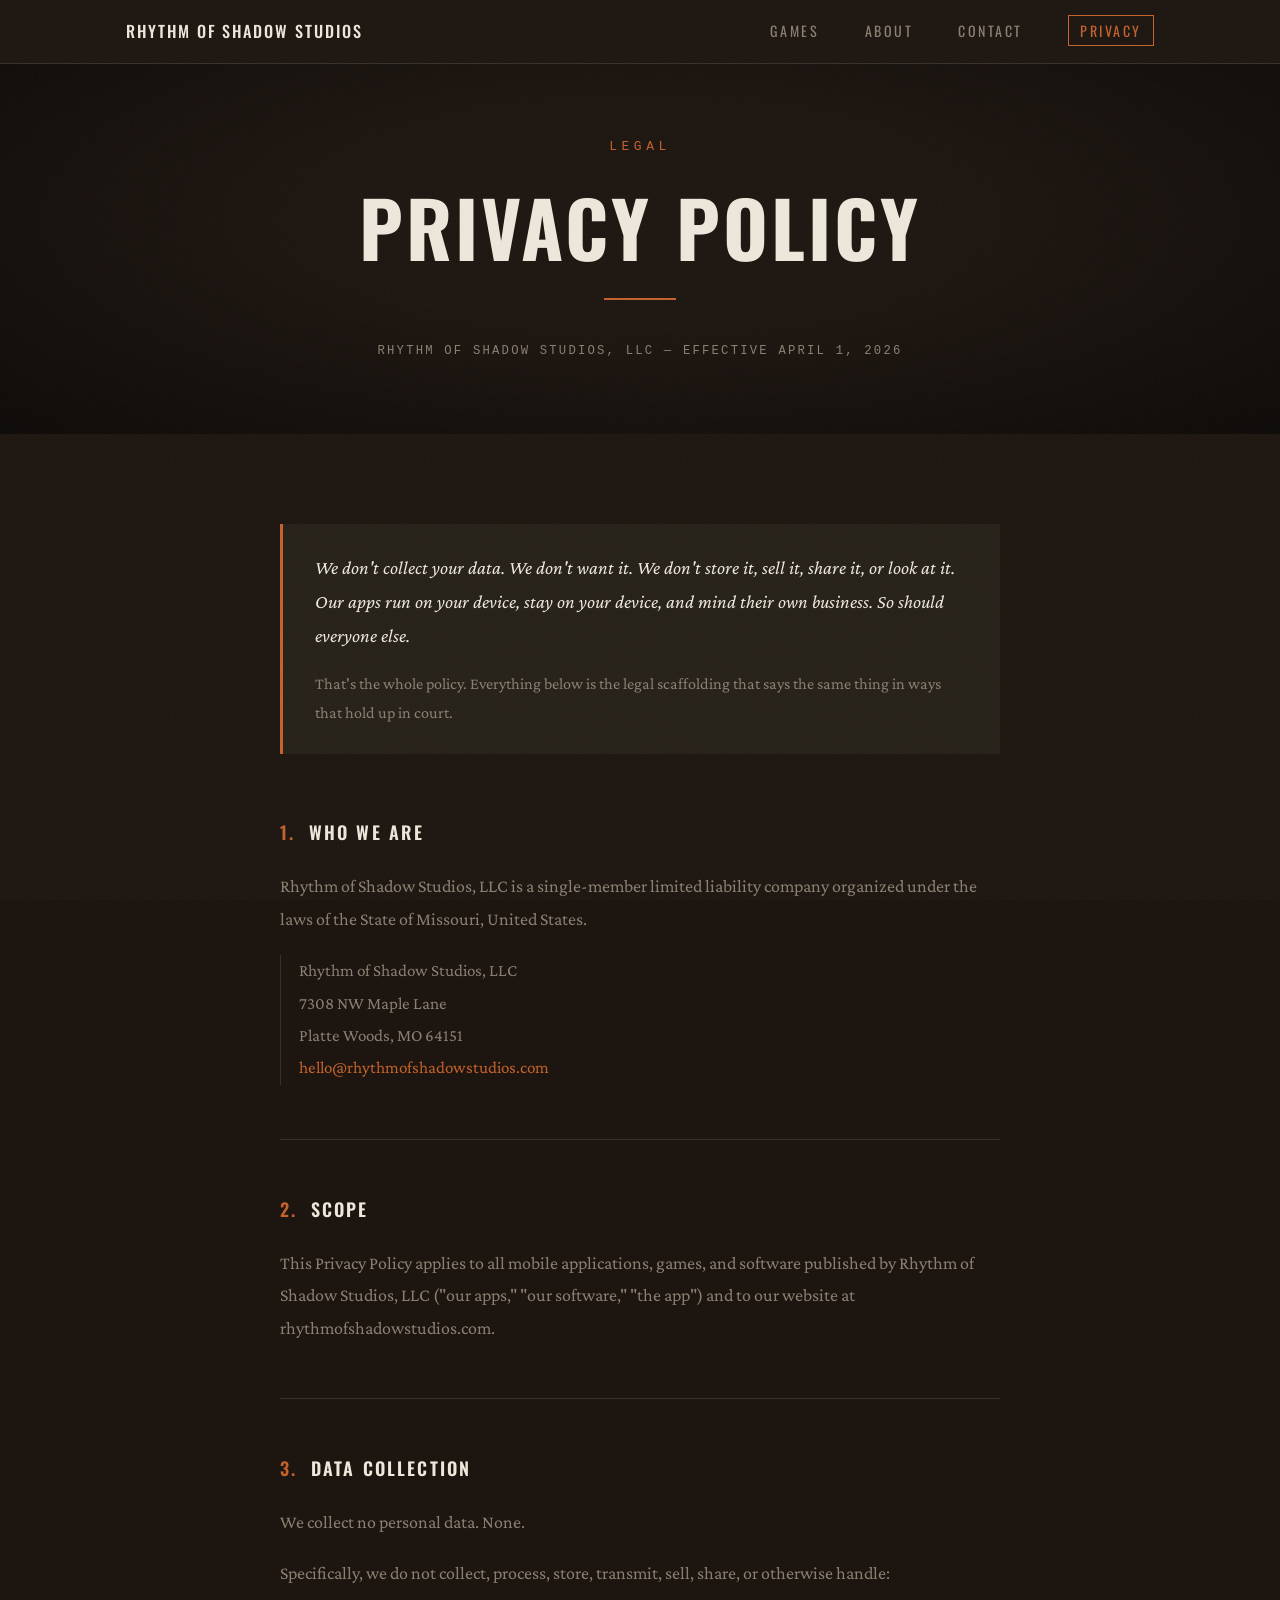
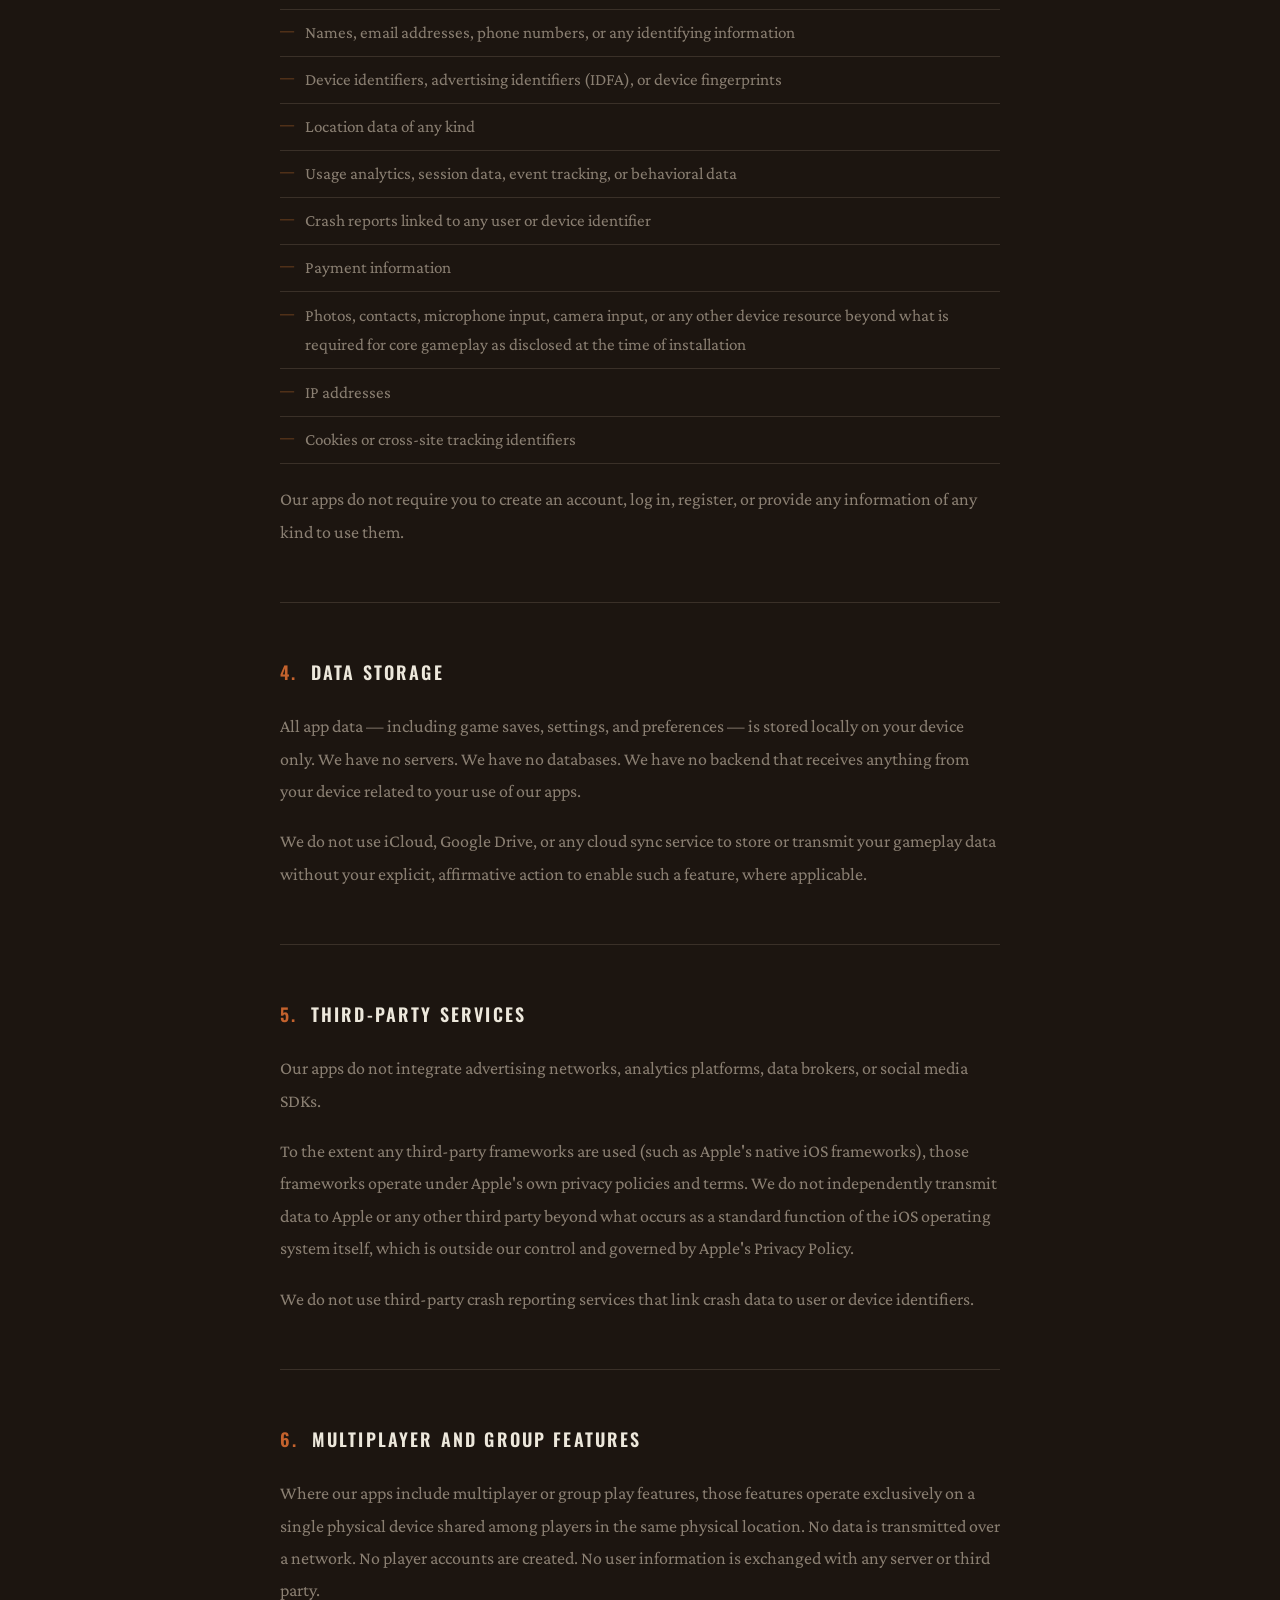
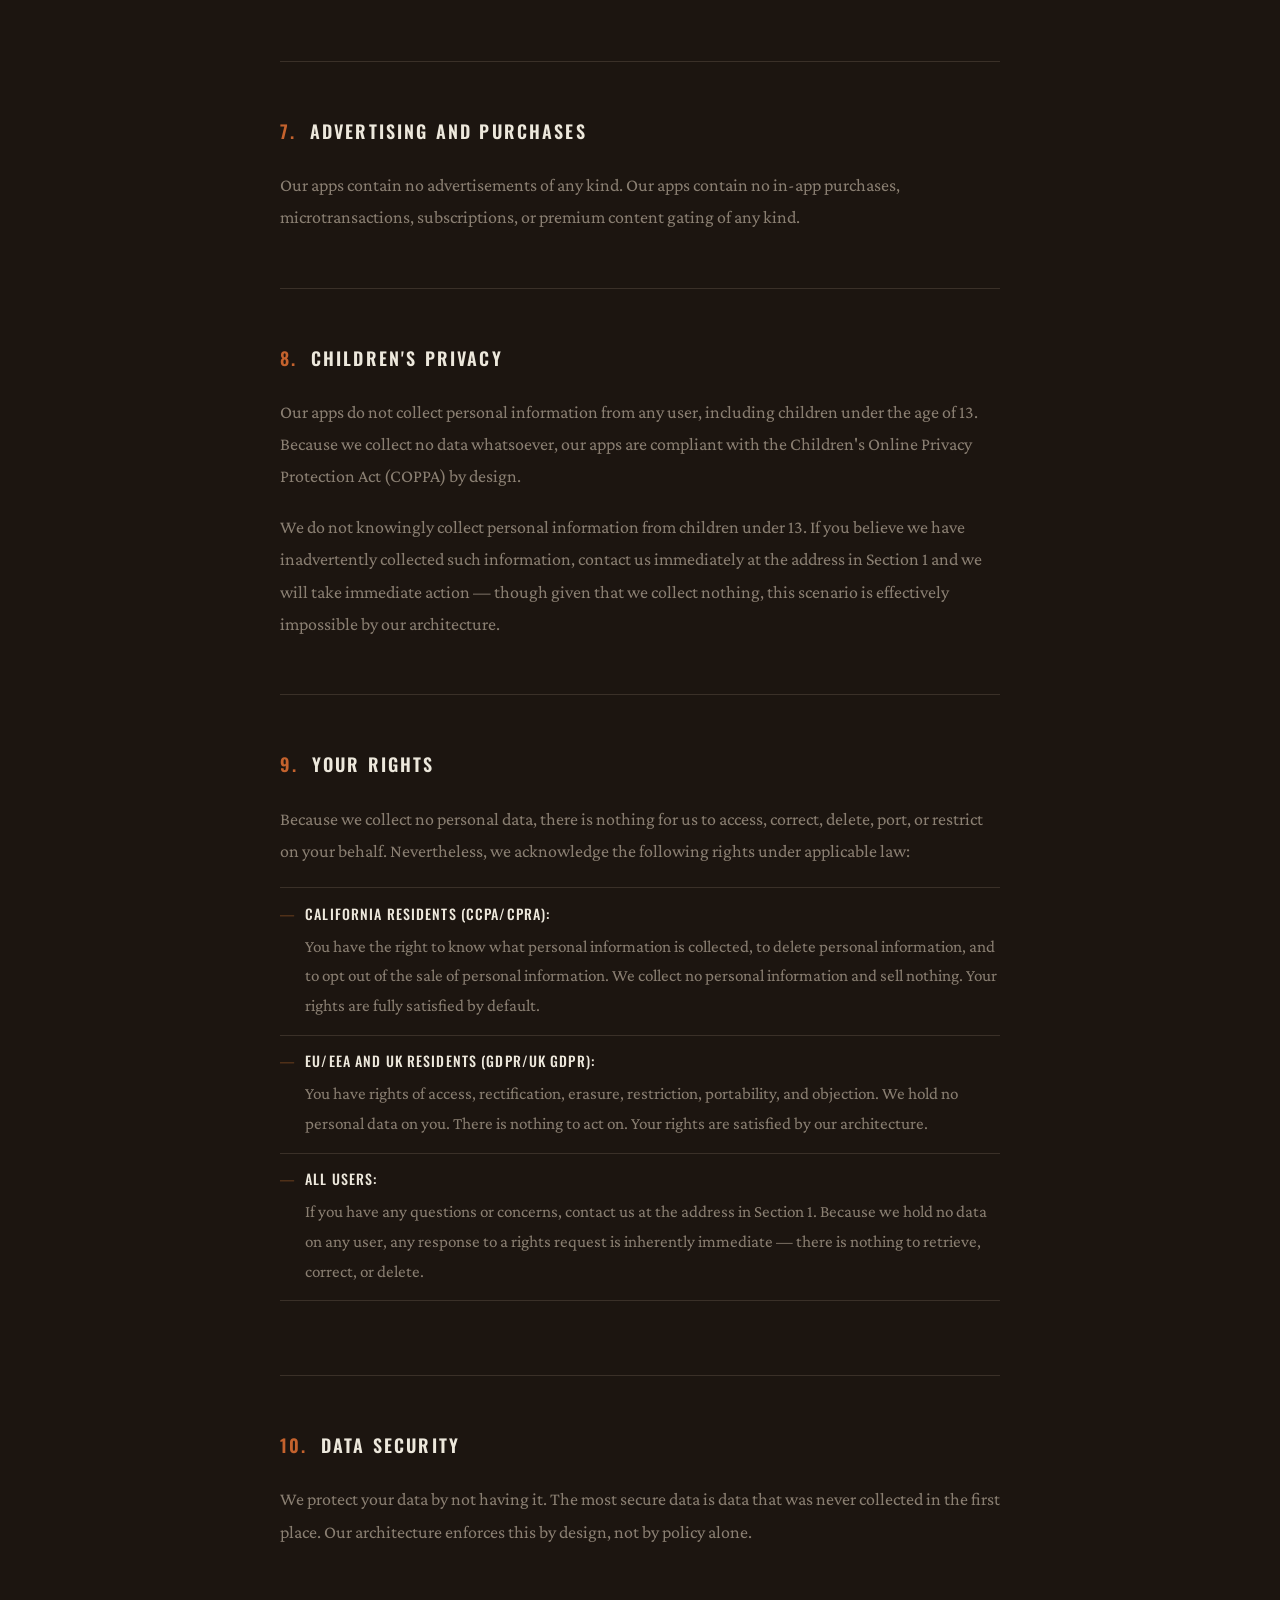
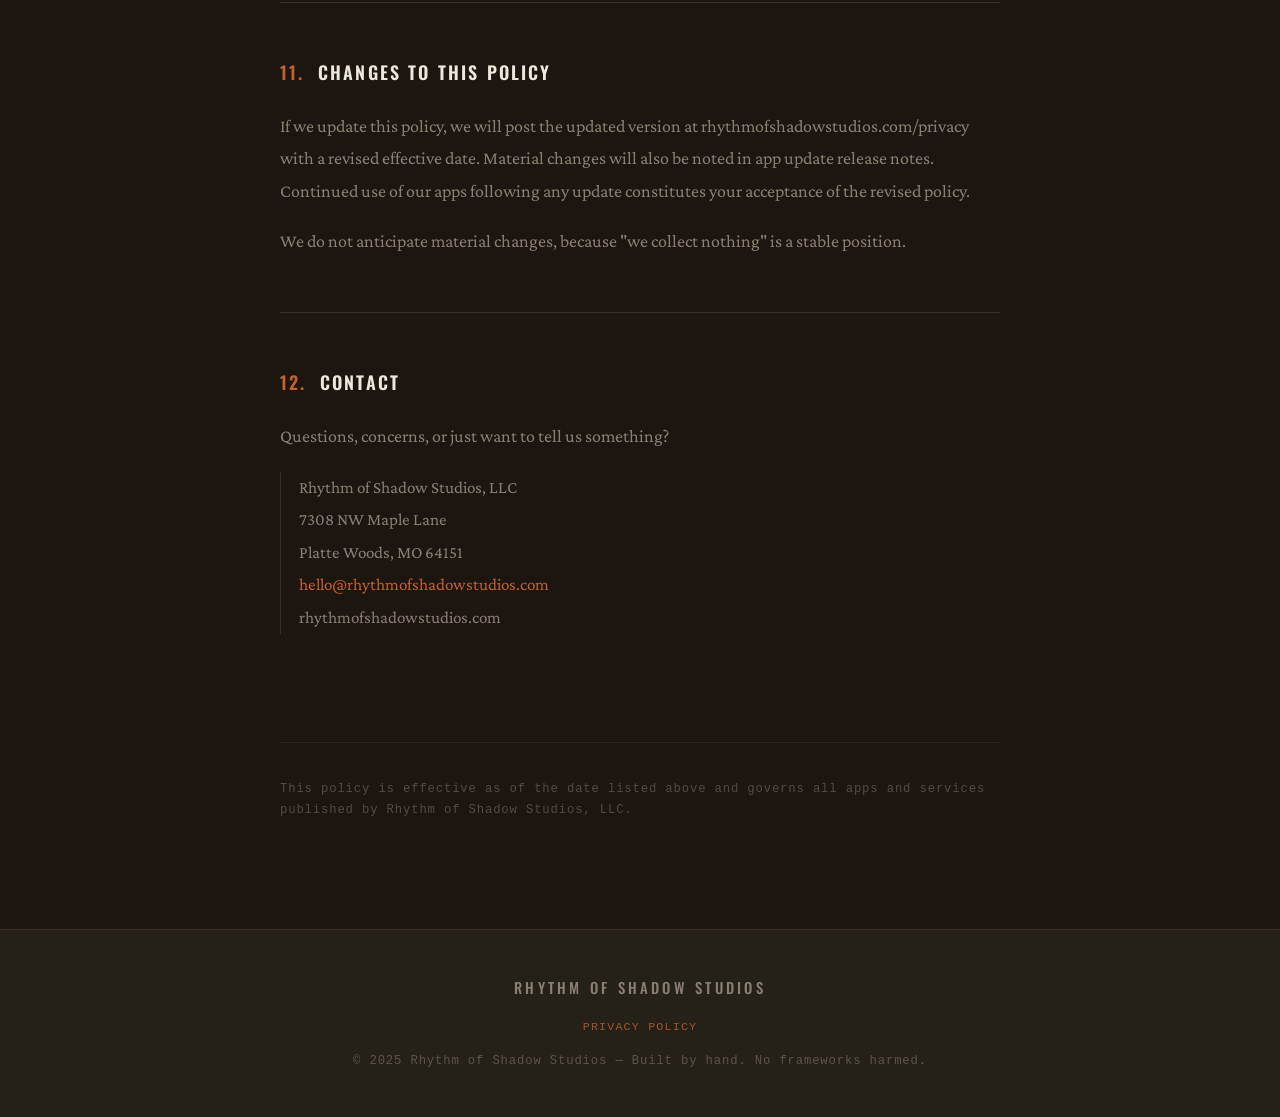
==== privacy.html @ b575d303 "[LLM-ASSISTED] Add privacy policy page and nav link - New privacy.html with full policy content matc" ====
<!DOCTYPE html>
<html lang="en">
<head>
  <meta charset="UTF-8">
  <meta name="viewport" content="width=device-width, initial-scale=1.0">
  <meta name="description" content="Privacy Policy — Rhythm of Shadow Studios. We don't collect your data. We don't want it.">
  <title>Privacy Policy — Rhythm of Shadow Studios</title>
  <link rel="preconnect" href="https://fonts.googleapis.com">
  <link rel="preconnect" href="https://fonts.gstatic.com" crossorigin>
  <link href="https://fonts.googleapis.com/css2?family=Oswald:wght@300;400;500;600;700&family=Crimson+Pro:ital,wght@0,300;0,400;0,600;1,400;1,600&display=swap" rel="stylesheet">
  <link rel="stylesheet" href="css/style.css">
</head>
<body>

  <!-- ============================================================
       Navigation
       ============================================================ -->
  <nav id="nav" role="navigation" aria-label="Main navigation">
    <div class="nav-inner">
      <a href="index.html" class="nav-logo">Rhythm of Shadow Studios</a>
      <ul class="nav-links">
        <li><a href="index.html#games">Games</a></li>
        <li><a href="index.html#about">About</a></li>
        <li><a href="index.html#contact">Contact</a></li>
        <li><a href="privacy.html" class="nav-link-privacy nav-link-privacy--active">Privacy</a></li>
      </ul>
    </div>
  </nav>

  <!-- ============================================================
       Page Header
       ============================================================ -->
  <section class="page-header">
    <div class="page-header-inner">
      <p class="hero-eyebrow">Legal</p>
      <h1 class="page-header-title">Privacy Policy</h1>
      <div class="hero-rule"></div>
      <p class="page-header-meta">Rhythm of Shadow Studios, LLC &mdash; Effective April 1, 2026</p>
    </div>
  </section>

  <!-- ============================================================
       Policy Content
       ============================================================ -->
  <div class="policy-wrap">
    <div class="policy-inner">

      <div class="policy-lede">
        <p>We don't collect your data. We don't want it. We don't store it, sell it, share it, or look at it. Our apps run on your device, stay on your device, and mind their own business. So should everyone else.</p>
        <p>That's the whole policy. Everything below is the legal scaffolding that says the same thing in ways that hold up in court.</p>
      </div>

      <section class="policy-section">
        <h2 class="policy-section-title"><span class="policy-section-num">1.</span> Who We Are</h2>
        <p>Rhythm of Shadow Studios, LLC is a single-member limited liability company organized under the laws of the State of Missouri, United States.</p>
        <address class="policy-address">
          Rhythm of Shadow Studios, LLC<br>
          7308 NW Maple Lane<br>
          Platte Woods, MO 64151<br>
          <a href="mailto:hello@rhythmofshadowstudios.com">hello@rhythmofshadowstudios.com</a>
        </address>
      </section>

      <section class="policy-section">
        <h2 class="policy-section-title"><span class="policy-section-num">2.</span> Scope</h2>
        <p>This Privacy Policy applies to all mobile applications, games, and software published by Rhythm of Shadow Studios, LLC ("our apps," "our software," "the app") and to our website at rhythmofshadowstudios.com.</p>
      </section>

      <section class="policy-section">
        <h2 class="policy-section-title"><span class="policy-section-num">3.</span> Data Collection</h2>
        <p>We collect no personal data. None.</p>
        <p>Specifically, we do not collect, process, store, transmit, sell, share, or otherwise handle:</p>
        <ul class="policy-list">
          <li>Names, email addresses, phone numbers, or any identifying information</li>
          <li>Device identifiers, advertising identifiers (IDFA), or device fingerprints</li>
          <li>Location data of any kind</li>
          <li>Usage analytics, session data, event tracking, or behavioral data</li>
          <li>Crash reports linked to any user or device identifier</li>
          <li>Payment information</li>
          <li>Photos, contacts, microphone input, camera input, or any other device resource beyond what is required for core gameplay as disclosed at the time of installation</li>
          <li>IP addresses</li>
          <li>Cookies or cross-site tracking identifiers</li>
        </ul>
        <p>Our apps do not require you to create an account, log in, register, or provide any information of any kind to use them.</p>
      </section>

      <section class="policy-section">
        <h2 class="policy-section-title"><span class="policy-section-num">4.</span> Data Storage</h2>
        <p>All app data — including game saves, settings, and preferences — is stored locally on your device only. We have no servers. We have no databases. We have no backend that receives anything from your device related to your use of our apps.</p>
        <p>We do not use iCloud, Google Drive, or any cloud sync service to store or transmit your gameplay data without your explicit, affirmative action to enable such a feature, where applicable.</p>
      </section>

      <section class="policy-section">
        <h2 class="policy-section-title"><span class="policy-section-num">5.</span> Third-Party Services</h2>
        <p>Our apps do not integrate advertising networks, analytics platforms, data brokers, or social media SDKs.</p>
        <p>To the extent any third-party frameworks are used (such as Apple's native iOS frameworks), those frameworks operate under Apple's own privacy policies and terms. We do not independently transmit data to Apple or any other third party beyond what occurs as a standard function of the iOS operating system itself, which is outside our control and governed by Apple's Privacy Policy.</p>
        <p>We do not use third-party crash reporting services that link crash data to user or device identifiers.</p>
      </section>

      <section class="policy-section">
        <h2 class="policy-section-title"><span class="policy-section-num">6.</span> Multiplayer and Group Features</h2>
        <p>Where our apps include multiplayer or group play features, those features operate exclusively on a single physical device shared among players in the same physical location. No data is transmitted over a network. No player accounts are created. No user information is exchanged with any server or third party.</p>
      </section>

      <section class="policy-section">
        <h2 class="policy-section-title"><span class="policy-section-num">7.</span> Advertising and Purchases</h2>
        <p>Our apps contain no advertisements of any kind. Our apps contain no in-app purchases, microtransactions, subscriptions, or premium content gating of any kind.</p>
      </section>

      <section class="policy-section">
        <h2 class="policy-section-title"><span class="policy-section-num">8.</span> Children's Privacy</h2>
        <p>Our apps do not collect personal information from any user, including children under the age of 13. Because we collect no data whatsoever, our apps are compliant with the Children's Online Privacy Protection Act (COPPA) by design.</p>
        <p>We do not knowingly collect personal information from children under 13. If you believe we have inadvertently collected such information, contact us immediately at the address in Section 1 and we will take immediate action — though given that we collect nothing, this scenario is effectively impossible by our architecture.</p>
      </section>

      <section class="policy-section">
        <h2 class="policy-section-title"><span class="policy-section-num">9.</span> Your Rights</h2>
        <p>Because we collect no personal data, there is nothing for us to access, correct, delete, port, or restrict on your behalf. Nevertheless, we acknowledge the following rights under applicable law:</p>
        <ul class="policy-list policy-list--legal">
          <li><strong>California Residents (CCPA/CPRA):</strong> You have the right to know what personal information is collected, to delete personal information, and to opt out of the sale of personal information. We collect no personal information and sell nothing. Your rights are fully satisfied by default.</li>
          <li><strong>EU/EEA and UK Residents (GDPR/UK GDPR):</strong> You have rights of access, rectification, erasure, restriction, portability, and objection. We hold no personal data on you. There is nothing to act on. Your rights are satisfied by our architecture.</li>
          <li><strong>All Users:</strong> If you have any questions or concerns, contact us at the address in Section 1. Because we hold no data on any user, any response to a rights request is inherently immediate — there is nothing to retrieve, correct, or delete.</li>
        </ul>
      </section>

      <section class="policy-section">
        <h2 class="policy-section-title"><span class="policy-section-num">10.</span> Data Security</h2>
        <p>We protect your data by not having it. The most secure data is data that was never collected in the first place. Our architecture enforces this by design, not by policy alone.</p>
      </section>

      <section class="policy-section">
        <h2 class="policy-section-title"><span class="policy-section-num">11.</span> Changes to This Policy</h2>
        <p>If we update this policy, we will post the updated version at rhythmofshadowstudios.com/privacy with a revised effective date. Material changes will also be noted in app update release notes. Continued use of our apps following any update constitutes your acceptance of the revised policy.</p>
        <p>We do not anticipate material changes, because "we collect nothing" is a stable position.</p>
      </section>

      <section class="policy-section">
        <h2 class="policy-section-title"><span class="policy-section-num">12.</span> Contact</h2>
        <p>Questions, concerns, or just want to tell us something?</p>
        <address class="policy-address">
          Rhythm of Shadow Studios, LLC<br>
          7308 NW Maple Lane<br>
          Platte Woods, MO 64151<br>
          <a href="mailto:hello@rhythmofshadowstudios.com">hello@rhythmofshadowstudios.com</a><br>
          rhythmofshadowstudios.com
        </address>
      </section>

      <p class="policy-footer-note">This policy is effective as of the date listed above and governs all apps and services published by Rhythm of Shadow Studios, LLC.</p>

    </div>
  </div>

  <!-- ============================================================
       Footer
       ============================================================ -->
  <footer class="footer">
    <div class="footer-inner">
      <p class="footer-name">Rhythm of Shadow Studios</p>
      <nav class="footer-links" aria-label="Footer navigation">
        <a href="privacy.html" class="footer-link footer-link--active">Privacy Policy</a>
      </nav>
      <p class="footer-copy">&copy; 2025 Rhythm of Shadow Studios &mdash; Built by hand. No frameworks harmed.</p>
    </div>
  </footer>

  <script src="js/main.js"></script>
</body>
</html>
---- css/style.css ----
/* ============================================================
   Rhythm of Shadow Studios
   ============================================================ */

/* --- Custom Properties ------------------------------------ */
:root {
  --bg:           #1c1510;
  --surface:      #252018;
  --surface-2:    #2e2820;
  --text:         #ede8dc;
  --text-muted:   #8a7f72;
  --accent:       #c4622d;
  --accent-dim:   #8b4f22;
  --gold:         #a07830;
  --border:       #3a3028;

  --font-display: 'Oswald', system-ui, sans-serif;
  --font-body:    'Crimson Pro', Georgia, serif;
  --font-mono:    'Courier New', Courier, monospace;

  --max-width:    1100px;
  --narrow:       720px;
  --nav-h:        64px;
}

/* --- Reset ------------------------------------------------ */
*,
*::before,
*::after {
  box-sizing: border-box;
  margin: 0;
  padding: 0;
}

html {
  scroll-behavior: smooth;
  font-size: 18px;
}

body {
  background-color: var(--bg);
  color: var(--text);
  font-family: var(--font-body);
  font-weight: 400;
  line-height: 1.7;
  -webkit-font-smoothing: antialiased;
  -moz-osx-font-smoothing: grayscale;
}

/* Film grain overlay — grit without weight */
body::after {
  content: "";
  position: fixed;
  inset: 0;
  pointer-events: none;
  z-index: 9000;
  opacity: 0.045;
  background-image: url("data:image/svg+xml,%3Csvg xmlns='http://www.w3.org/2000/svg' width='300' height='300'%3E%3Cfilter id='n'%3E%3CfeTurbulence type='fractalNoise' baseFrequency='0.75' numOctaves='4' stitchTiles='stitch'/%3E%3C/filter%3E%3Crect width='300' height='300' filter='url(%23n)'/%3E%3C/svg%3E");
  background-size: 256px 256px;
}

img {
  max-width: 100%;
  display: block;
}

a {
  color: inherit;
  text-decoration: none;
}

ul {
  list-style: none;
}

/* --- Navigation ------------------------------------------- */
#nav {
  position: fixed;
  top: 0;
  left: 0;
  right: 0;
  height: var(--nav-h);
  background: var(--bg);
  border-bottom: 1px solid var(--border);
  z-index: 100;
  transition: border-color 0.3s, background 0.3s;
}

#nav.scrolled {
  border-bottom-color: var(--accent-dim);
  background: rgba(28, 21, 16, 0.97);
}

.nav-inner {
  max-width: var(--max-width);
  margin: 0 auto;
  padding: 0 2rem;
  height: 100%;
  display: flex;
  align-items: center;
  justify-content: space-between;
}

.nav-logo {
  font-family: var(--font-display);
  font-weight: 500;
  font-size: 0.9rem;
  letter-spacing: 0.12em;
  text-transform: uppercase;
  color: var(--text);
  transition: color 0.2s;
}

.nav-logo:hover {
  color: var(--accent);
}

.nav-links {
  display: flex;
  gap: 2.5rem;
  align-items: center;
}

.nav-links a {
  font-family: var(--font-display);
  font-size: 0.78rem;
  font-weight: 400;
  letter-spacing: 0.18em;
  text-transform: uppercase;
  color: var(--text-muted);
  transition: color 0.2s;
  position: relative;
  padding-bottom: 2px;
}

.nav-links a::after {
  content: '';
  position: absolute;
  bottom: -2px;
  left: 0;
  width: 0;
  height: 1px;
  background: var(--accent);
  transition: width 0.25s ease;
}

.nav-links a:hover,
.nav-links a.active {
  color: var(--text);
}

.nav-links a:hover::after,
.nav-links a.active::after {
  width: 100%;
}

/* Privacy nav badge — visually distinct from standard links */
.nav-link-privacy {
  border: 1px solid var(--border) !important;
  color: var(--text-muted) !important;
  padding: 0.3em 0.8em !important;
  transition: border-color 0.2s, color 0.2s, background 0.2s !important;
}

.nav-link-privacy::after {
  display: none !important;
}

.nav-link-privacy:hover {
  border-color: var(--accent) !important;
  color: var(--accent) !important;
  background: transparent !important;
}

.nav-link-privacy--active {
  border-color: var(--accent) !important;
  color: var(--accent) !important;
}

/* --- Hero ------------------------------------------------- */
.hero {
  min-height: 100vh;
  display: flex;
  align-items: center;
  justify-content: center;
  padding: calc(var(--nav-h) + 5rem) 2rem 5rem;
  text-align: center;
  position: relative;
  overflow: hidden;
}

/* Radial vignette */
.hero::before {
  content: '';
  position: absolute;
  inset: 0;
  background: radial-gradient(ellipse at center, transparent 35%, rgba(0, 0, 0, 0.55) 100%);
  pointer-events: none;
  z-index: 0;
}

.hero-inner {
  position: relative;
  z-index: 1;
  max-width: 860px;
  width: 100%;
}

.hero-eyebrow {
  font-family: var(--font-mono);
  font-size: 0.72rem;
  letter-spacing: 0.35em;
  text-transform: uppercase;
  color: var(--accent);
  margin-bottom: 1.75rem;
}

.hero-title {
  font-family: var(--font-display);
  font-weight: 700;
  font-size: clamp(3.2rem, 11vw, 8rem);
  line-height: 0.92;
  letter-spacing: 0.015em;
  text-transform: uppercase;
  color: var(--text);
  display: flex;
  flex-direction: column;
  align-items: center;
  gap: 0.05em;
  margin-bottom: 2.25rem;
}

.hero-title-accent {
  color: var(--accent);
}

.hero-rule {
  width: 72px;
  height: 2px;
  background: var(--accent);
  margin: 0 auto 2.25rem;
}

.hero-tagline {
  font-family: var(--font-body);
  font-size: clamp(1.05rem, 2.5vw, 1.35rem);
  font-style: italic;
  font-weight: 400;
  color: var(--text);
  letter-spacing: 0.01em;
  margin-bottom: 0.6rem;
}

.hero-sub {
  font-family: var(--font-display);
  font-size: 0.78rem;
  letter-spacing: 0.22em;
  text-transform: uppercase;
  color: var(--text-muted);
  margin-bottom: 3.5rem;
}

.hero-scroll {
  display: inline-block;
  font-size: 1.4rem;
  color: var(--text-muted);
  transition: color 0.2s, transform 0.2s;
  animation: bob 2.2s ease-in-out infinite;
}

.hero-scroll:hover {
  color: var(--accent);
}

@keyframes bob {
  0%, 100% { transform: translateY(0); }
  50%       { transform: translateY(7px); }
}

/* --- Sections --------------------------------------------- */
.section {
  padding: 6rem 2rem;
}

.section--alt {
  background: var(--surface);
}

.section-inner {
  max-width: var(--max-width);
  margin: 0 auto;
}

.section-inner--narrow {
  max-width: var(--narrow);
}

.section-title {
  font-family: var(--font-display);
  font-weight: 600;
  font-size: clamp(1.5rem, 3.5vw, 2.25rem);
  letter-spacing: 0.07em;
  text-transform: uppercase;
  color: var(--text);
  position: relative;
  padding-bottom: 1.25rem;
  margin-bottom: 0;
}

.section-title::after {
  content: '';
  position: absolute;
  bottom: 0;
  left: 0;
  width: 44px;
  height: 2px;
  background: var(--accent);
}

/* --- Games Grid ------------------------------------------- */
.games-grid {
  display: grid;
  grid-template-columns: repeat(auto-fill, minmax(300px, 1fr));
  gap: 1.5rem;
  margin-top: 3.25rem;
}

.game-card {
  background: var(--surface);
  border: 1px solid var(--border);
  border-left: 3px solid var(--accent-dim);
  padding: 1.75rem 1.75rem 1.75rem 1.6rem;
  transition: border-left-color 0.2s, background 0.2s;
}

.game-card:hover {
  background: var(--surface-2);
  border-left-color: var(--accent);
}

.game-card-header {
  display: flex;
  gap: 0.6rem;
  align-items: center;
  flex-wrap: wrap;
  margin-bottom: 1.1rem;
}

.game-status,
.game-genre {
  font-family: var(--font-mono);
  font-size: 0.62rem;
  letter-spacing: 0.12em;
  text-transform: uppercase;
  padding: 0.2em 0.55em;
  line-height: 1.6;
}

.game-status {
  border: 1px solid var(--accent);
  color: var(--accent);
}

.game-genre {
  border: 1px solid var(--border);
  color: var(--text-muted);
}

.game-title {
  font-family: var(--font-display);
  font-weight: 600;
  font-size: 1.25rem;
  letter-spacing: 0.06em;
  text-transform: uppercase;
  color: var(--text);
  margin-bottom: 0.7rem;
}

.game-desc {
  font-size: 0.95rem;
  color: var(--text-muted);
  line-height: 1.65;
}

.games-footer {
  margin-top: 2.75rem;
  font-family: var(--font-display);
  font-size: 0.75rem;
  letter-spacing: 0.18em;
  text-transform: uppercase;
  color: var(--text-muted);
  text-align: center;
}

/* --- About ------------------------------------------------ */
.about-body {
  margin-top: 3.25rem;
}

.about-body p {
  font-size: 1.1rem;
  color: var(--text);
  line-height: 1.85;
  margin-bottom: 1.6rem;
}

.about-body p:last-child {
  margin-bottom: 0;
}

/* Drop cap on first paragraph */
.about-body p:first-child::first-letter {
  font-family: var(--font-display);
  font-size: 3.8rem;
  font-weight: 700;
  color: var(--accent);
  float: left;
  line-height: 0.78;
  margin: 0.08em 0.1em 0 0;
}

/* --- Contact ---------------------------------------------- */
.contact-intro {
  margin-top: 2.75rem;
  font-size: 1.1rem;
  color: var(--text);
  line-height: 1.8;
  margin-bottom: 1rem;
}

.contact-sub {
  font-size: 1rem;
  color: var(--text-muted);
  line-height: 1.75;
  margin-bottom: 2.25rem;
}

.btn-primary {
  display: inline-block;
  font-family: var(--font-display);
  font-size: 0.78rem;
  font-weight: 500;
  letter-spacing: 0.16em;
  text-transform: uppercase;
  color: var(--text);
  border: 1px solid var(--accent);
  padding: 0.85em 1.8em;
  transition: background 0.2s, color 0.2s, border-color 0.2s;
}

.btn-primary:hover {
  background: var(--accent);
  color: var(--bg);
}

.contact-divider {
  width: 100%;
  height: 1px;
  background: var(--border);
  margin: 3.5rem 0;
}

/* --- Mailing List ----------------------------------------- */
.mailing-list-title {
  font-family: var(--font-display);
  font-size: 1.05rem;
  font-weight: 500;
  letter-spacing: 0.1em;
  text-transform: uppercase;
  color: var(--text);
  margin-bottom: 0.6rem;
}

.mailing-list-sub {
  font-size: 0.95rem;
  color: var(--text-muted);
  margin-bottom: 1.4rem;
  line-height: 1.65;
}

.mailing-form {
  display: flex;
  max-width: 480px;
}

.mailing-input {
  flex: 1;
  background: var(--surface-2);
  border: 1px solid var(--border);
  border-right: none;
  color: var(--text);
  font-family: var(--font-body);
  font-size: 1rem;
  padding: 0.6em 1em;
  outline: none;
  transition: border-color 0.2s;
  appearance: none;
}

.mailing-input::placeholder {
  color: var(--text-muted);
  opacity: 0.7;
}

.mailing-input:focus {
  border-color: var(--accent-dim);
}

.btn-secondary {
  font-family: var(--font-display);
  font-size: 0.72rem;
  font-weight: 500;
  letter-spacing: 0.16em;
  text-transform: uppercase;
  color: var(--bg);
  background: var(--accent);
  border: 1px solid var(--accent);
  padding: 0 1.6em;
  cursor: pointer;
  transition: background 0.2s, border-color 0.2s;
  white-space: nowrap;
}

.btn-secondary:hover {
  background: var(--accent-dim);
  border-color: var(--accent-dim);
}

.mailing-note {
  margin-top: 0.9rem;
  font-family: var(--font-mono);
  font-size: 0.68rem;
  letter-spacing: 0.06em;
  color: var(--text-muted);
  opacity: 0.65;
}

/* --- Page Header (non-hero pages) ------------------------- */
.page-header {
  min-height: 36vh;
  display: flex;
  align-items: center;
  justify-content: center;
  padding: calc(var(--nav-h) + 4rem) 2rem 4rem;
  text-align: center;
  position: relative;
  overflow: hidden;
}

.page-header::before {
  content: '';
  position: absolute;
  inset: 0;
  background: radial-gradient(ellipse at center, transparent 35%, rgba(0, 0, 0, 0.55) 100%);
  pointer-events: none;
  z-index: 0;
}

.page-header-inner {
  position: relative;
  z-index: 1;
}

.page-header-title {
  font-family: var(--font-display);
  font-weight: 700;
  font-size: clamp(2.2rem, 6vw, 4.5rem);
  line-height: 0.95;
  letter-spacing: 0.04em;
  text-transform: uppercase;
  color: var(--text);
  margin-bottom: 2rem;
}

.page-header-meta {
  font-family: var(--font-mono);
  font-size: 0.68rem;
  letter-spacing: 0.18em;
  text-transform: uppercase;
  color: var(--text-muted);
}

/* --- Privacy / Policy ------------------------------------- */
.policy-wrap {
  padding: 5rem 2rem 6rem;
}

.policy-inner {
  max-width: var(--narrow);
  margin: 0 auto;
}

.policy-lede {
  border-left: 3px solid var(--accent);
  padding: 1.5rem 1.75rem;
  margin-bottom: 3.5rem;
  background: var(--surface);
}

.policy-lede p {
  font-size: 1.05rem;
  color: var(--text);
  line-height: 1.8;
  font-style: italic;
}

.policy-lede p + p {
  margin-top: 0.9rem;
  font-size: 0.9rem;
  color: var(--text-muted);
  font-style: normal;
}

.policy-section {
  margin-bottom: 3rem;
  padding-bottom: 3rem;
  border-bottom: 1px solid var(--border);
}

.policy-section:last-of-type {
  border-bottom: none;
}

.policy-section-title {
  font-family: var(--font-display);
  font-weight: 600;
  font-size: 1rem;
  letter-spacing: 0.12em;
  text-transform: uppercase;
  color: var(--text);
  margin-bottom: 1.25rem;
}

.policy-section-num {
  color: var(--accent);
  margin-right: 0.35em;
}

.policy-section p {
  font-size: 1rem;
  color: var(--text-muted);
  line-height: 1.8;
  margin-bottom: 1rem;
}

.policy-section p:last-child {
  margin-bottom: 0;
}

.policy-address {
  font-style: normal;
  font-size: 0.95rem;
  color: var(--text-muted);
  line-height: 1.9;
  margin-top: 1.1rem;
  padding-left: 1rem;
  border-left: 1px solid var(--border);
}

.policy-address a {
  color: var(--accent);
  transition: color 0.2s;
}

.policy-address a:hover {
  color: var(--text);
}

.policy-list {
  list-style: none;
  margin: 1.1rem 0;
  padding: 0;
}

.policy-list li {
  font-size: 0.95rem;
  color: var(--text-muted);
  line-height: 1.75;
  padding: 0.45rem 0 0.45rem 1.4rem;
  border-bottom: 1px solid var(--border);
  position: relative;
}

.policy-list li:first-child {
  border-top: 1px solid var(--border);
}

.policy-list li::before {
  content: '—';
  position: absolute;
  left: 0;
  color: var(--accent-dim);
  font-size: 0.85em;
}

.policy-list--legal li {
  padding: 0.75rem 0 0.75rem 1.4rem;
}

.policy-list--legal strong {
  font-family: var(--font-display);
  font-size: 0.78rem;
  font-weight: 500;
  letter-spacing: 0.08em;
  text-transform: uppercase;
  color: var(--text);
  display: block;
  margin-bottom: 0.3rem;
}

.policy-footer-note {
  font-family: var(--font-mono);
  font-size: 0.68rem;
  letter-spacing: 0.07em;
  color: var(--text-muted);
  opacity: 0.5;
  margin-top: 3rem;
  padding-top: 2rem;
  border-top: 1px solid var(--border);
}

/* --- Footer ----------------------------------------------- */
.footer {
  background: var(--surface);
  border-top: 1px solid var(--border);
  padding: 2.5rem 2rem;
  text-align: center;
}

.footer-inner {
  max-width: var(--max-width);
  margin: 0 auto;
}

.footer-name {
  font-family: var(--font-display);
  font-size: 0.82rem;
  font-weight: 500;
  letter-spacing: 0.22em;
  text-transform: uppercase;
  color: var(--text-muted);
  margin-bottom: 0.5rem;
}

.footer-links {
  margin-bottom: 0.65rem;
}

.footer-link {
  font-family: var(--font-mono);
  font-size: 0.65rem;
  letter-spacing: 0.1em;
  text-transform: uppercase;
  color: var(--text-muted);
  opacity: 0.6;
  transition: opacity 0.2s, color 0.2s;
}

.footer-link:hover {
  opacity: 1;
  color: var(--accent);
}

.footer-link--active {
  color: var(--accent);
  opacity: 0.8;
}

.footer-copy {
  font-family: var(--font-mono);
  font-size: 0.68rem;
  letter-spacing: 0.07em;
  color: var(--text-muted);
  opacity: 0.55;
}

/* --- Responsive ------------------------------------------- */
@media (max-width: 640px) {
  html {
    font-size: 17px;
  }

  .nav-inner {
    padding: 0 1.25rem;
  }

  .nav-logo {
    font-size: 0.78rem;
    letter-spacing: 0.08em;
  }

  .nav-links {
    gap: 1.5rem;
  }

  .nav-links a {
    font-size: 0.7rem;
    letter-spacing: 0.12em;
  }

  .hero {
    padding: calc(var(--nav-h) + 3rem) 1.25rem 3rem;
  }

  .section {
    padding: 4.5rem 1.25rem;
  }

  .games-grid {
    grid-template-columns: 1fr;
  }
}

@media (max-width: 400px) {
  .nav-links {
    gap: 1rem;
  }

  .nav-links a {
    letter-spacing: 0.08em;
  }
}
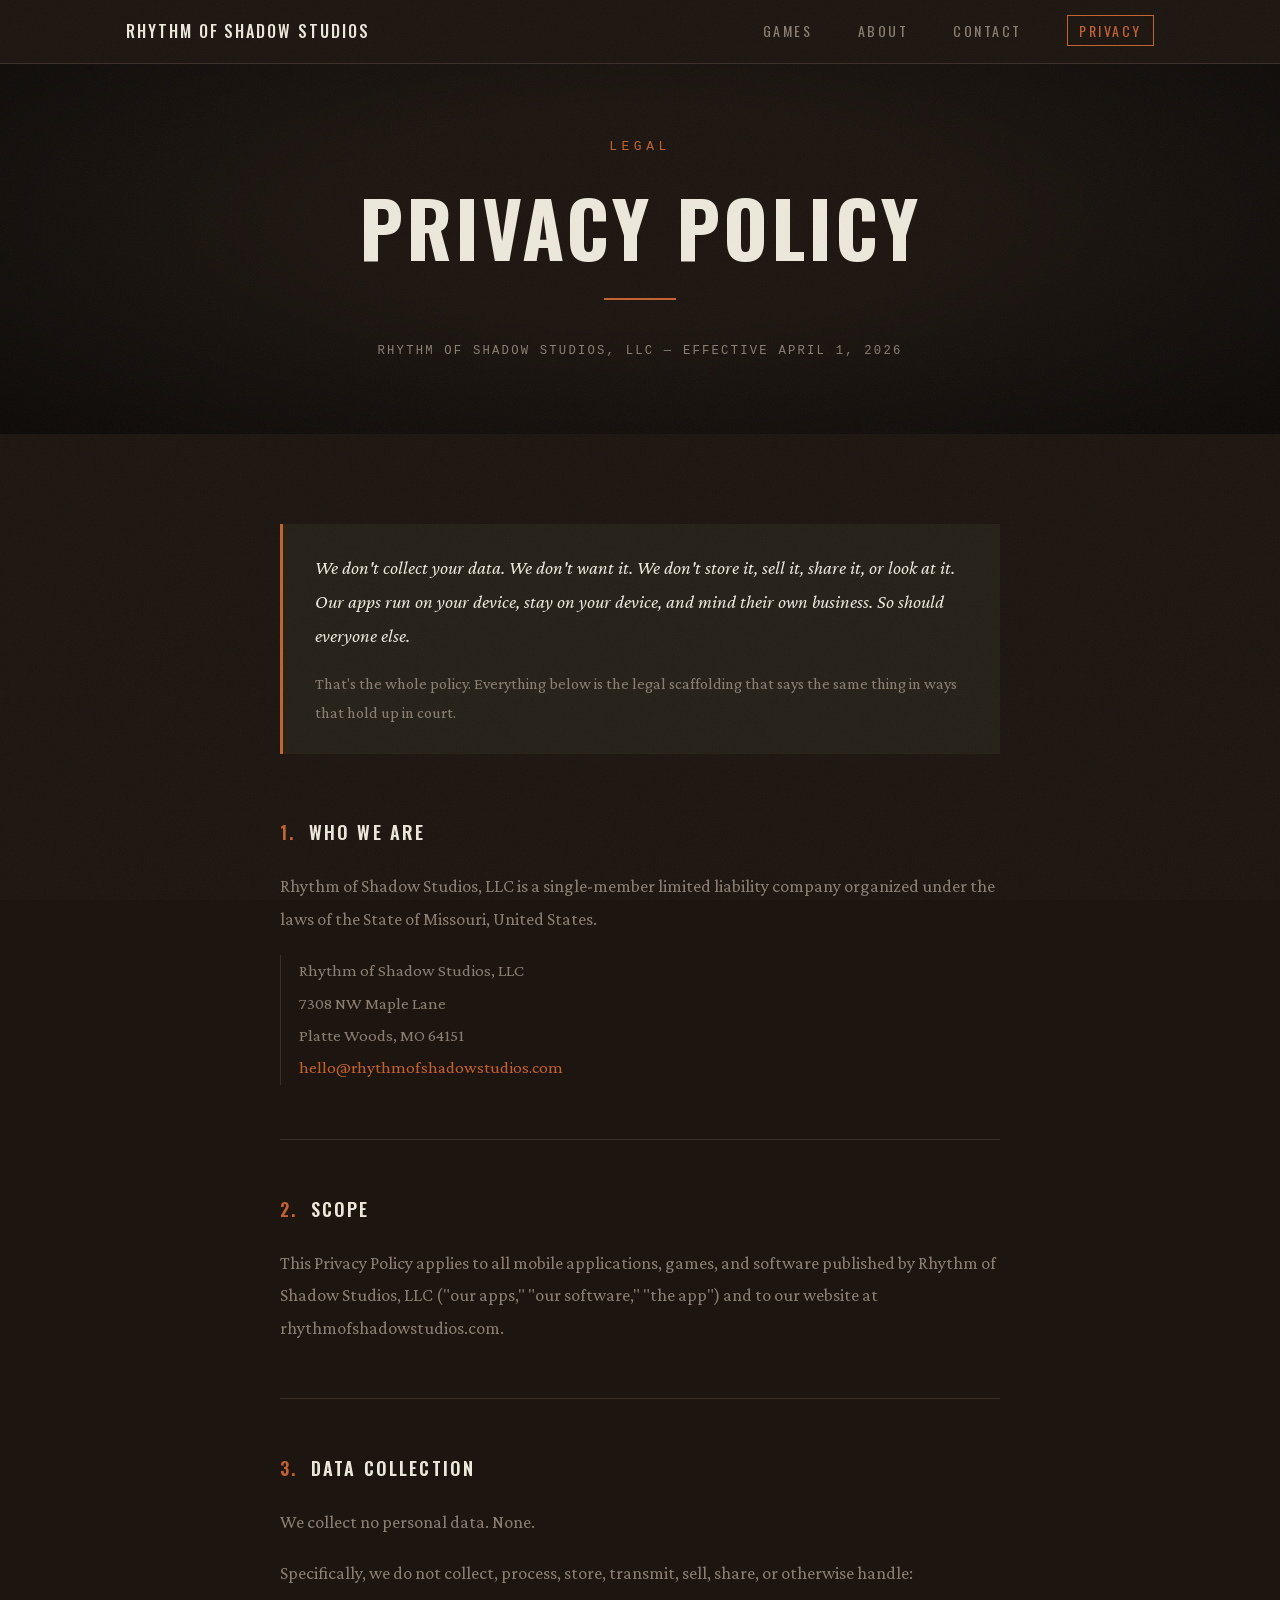
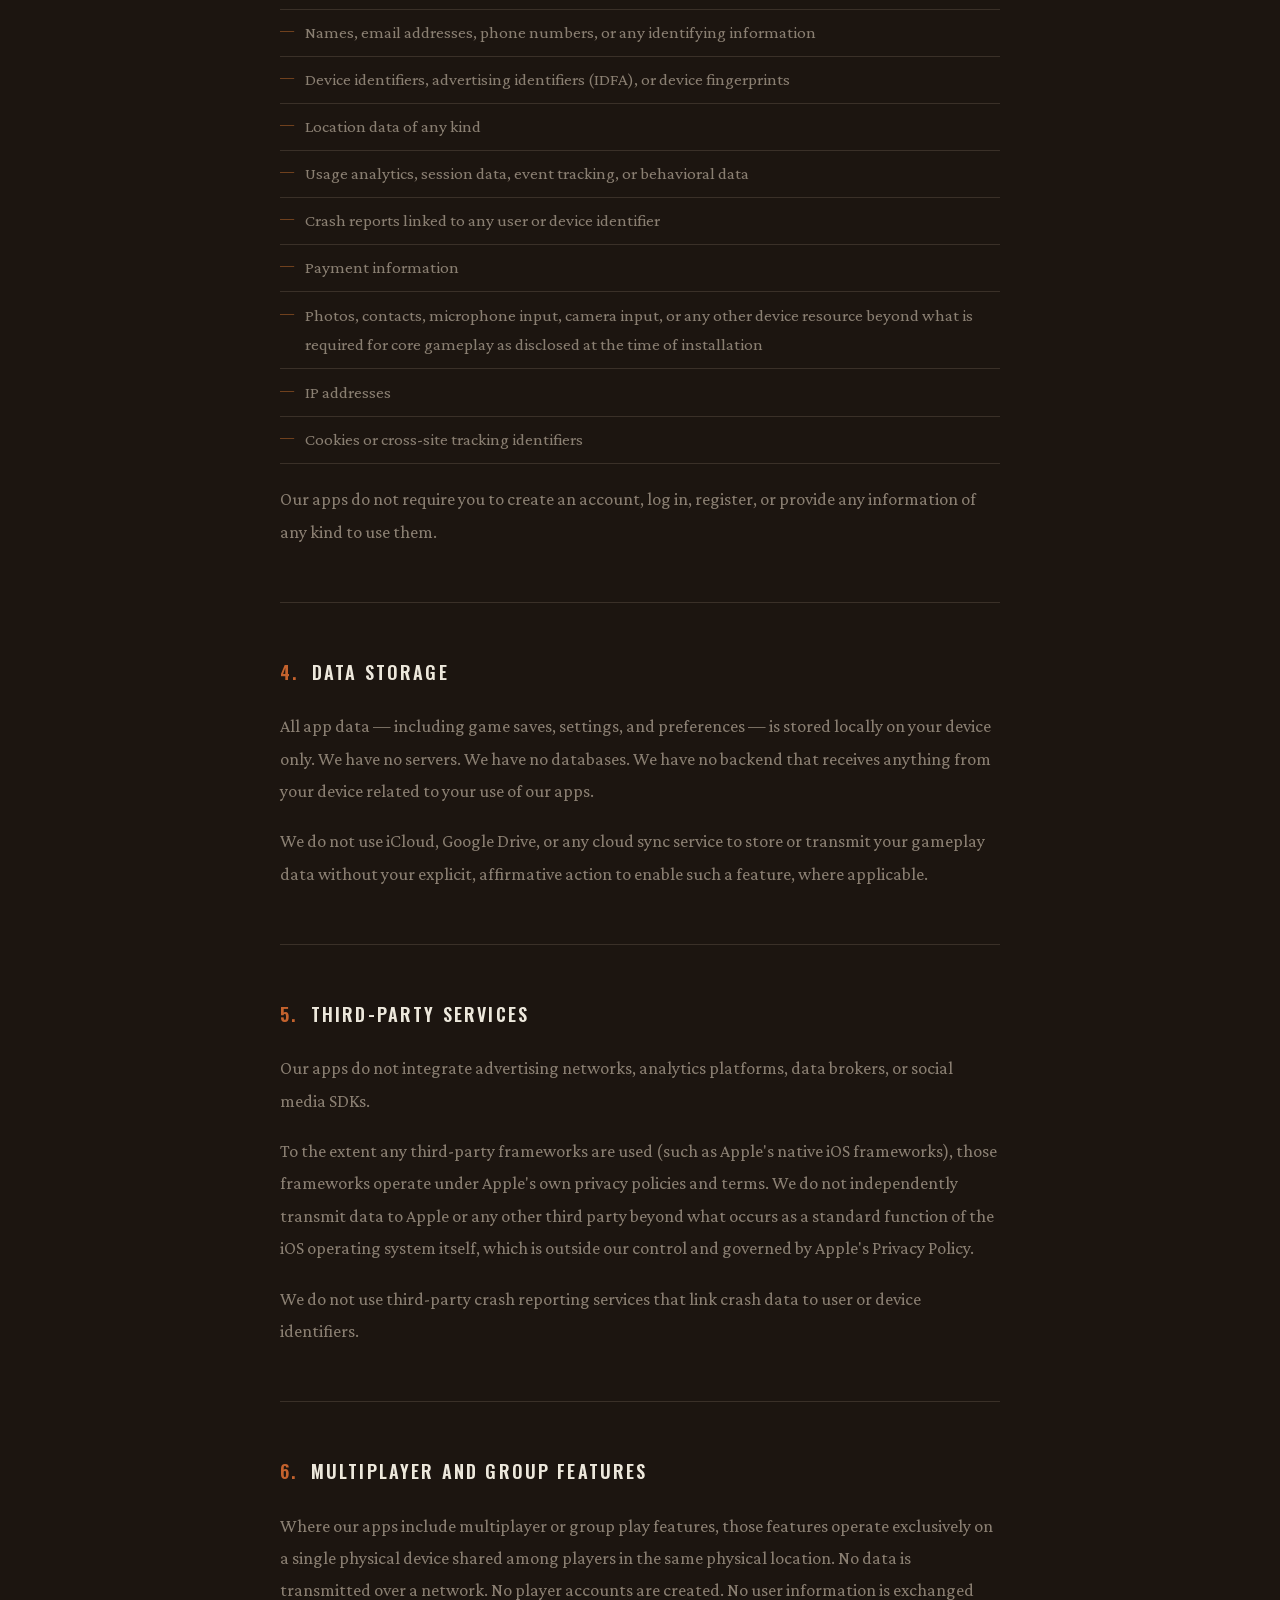
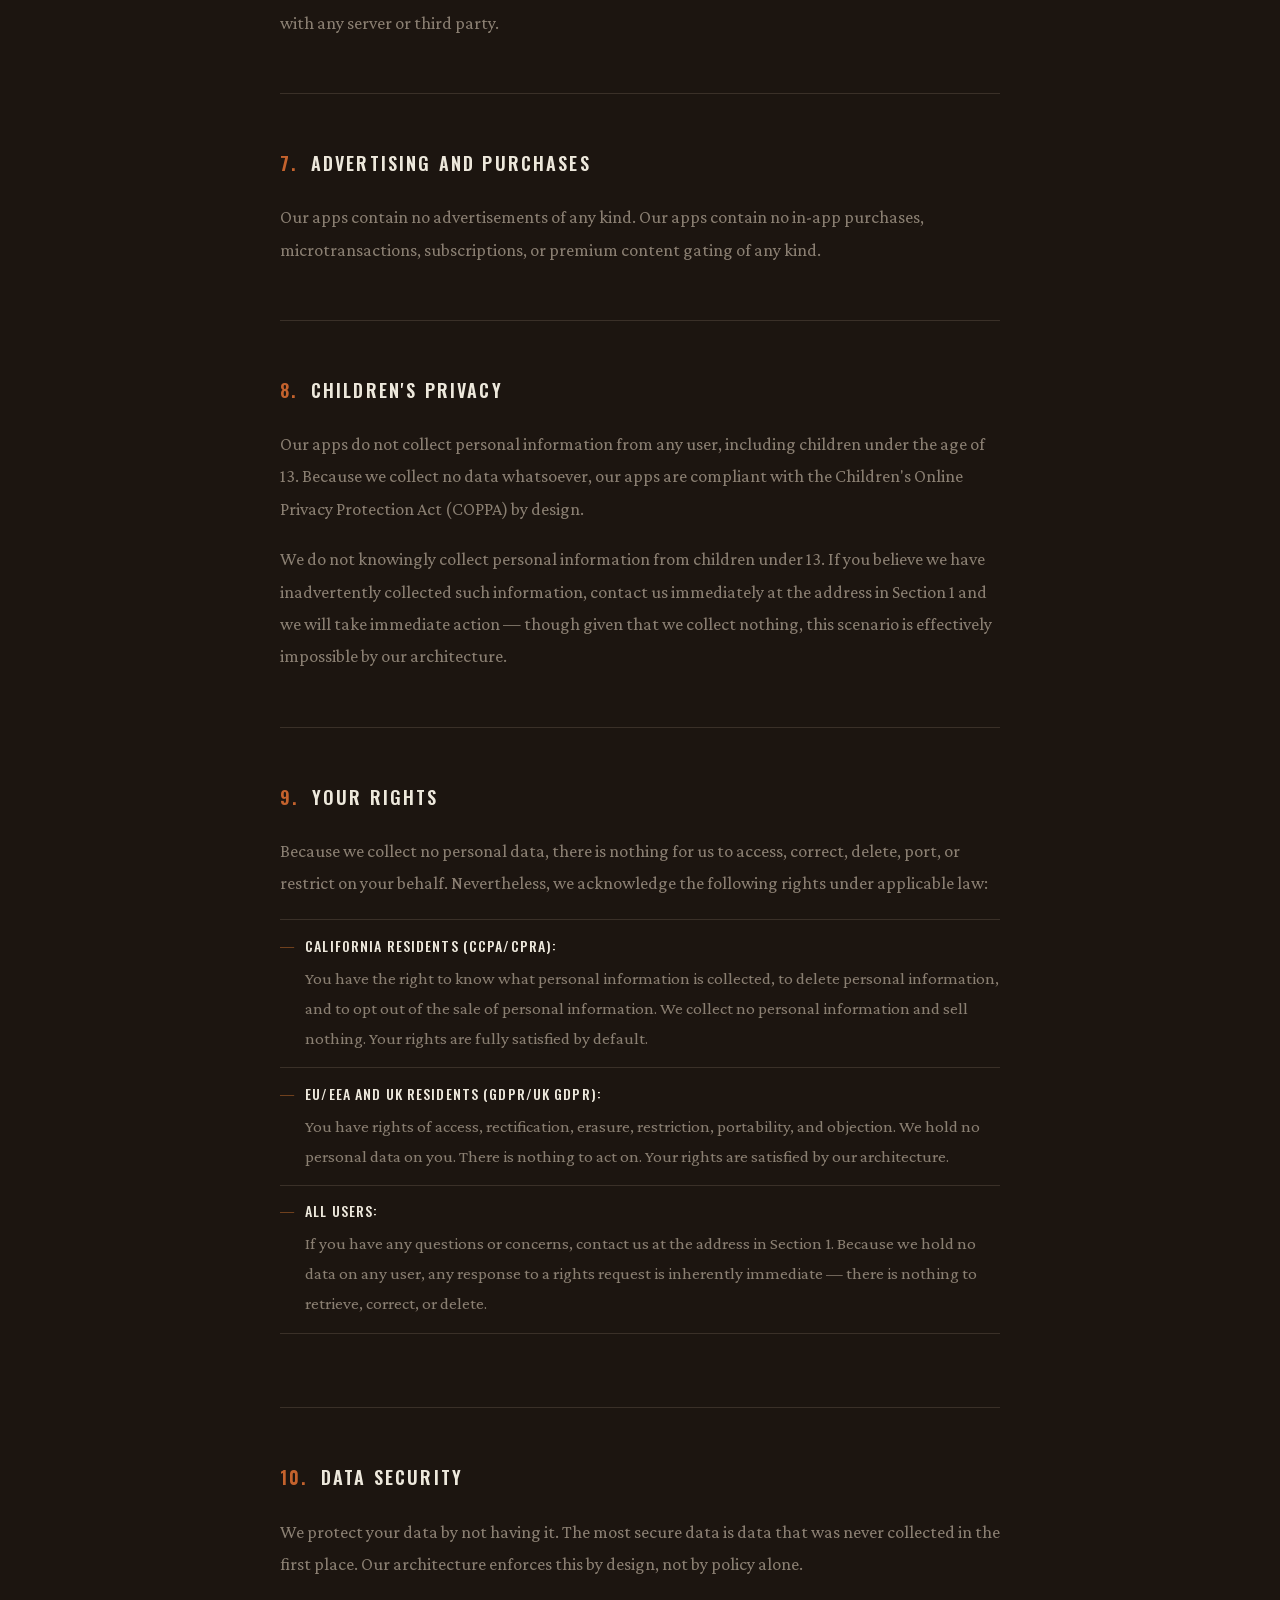
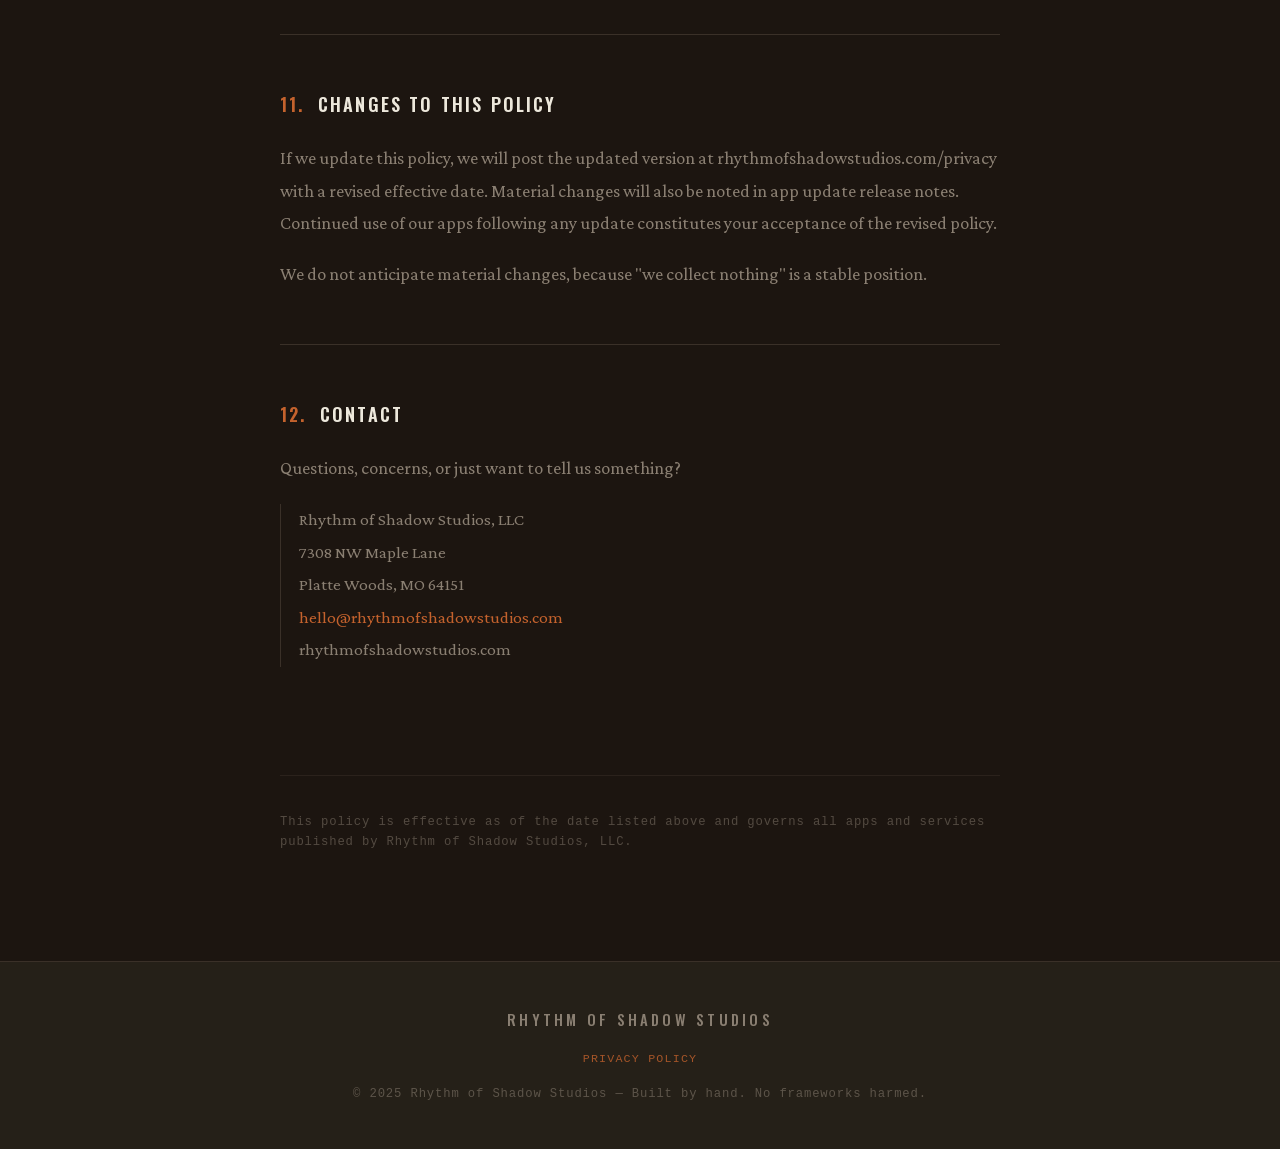
==== commit bf3f974d: "[LLM-ASSISTED] Security hardening: self-host fonts, tighten CSP, fix deployment - Self-host Oswald a" ====
--- a/privacy.html
+++ b/privacy.html
@@ -5,9 +5,6 @@
   <meta name="viewport" content="width=device-width, initial-scale=1.0">
   <meta name="description" content="Privacy Policy — Rhythm of Shadow Studios. We don't collect your data. We don't want it.">
   <title>Privacy Policy — Rhythm of Shadow Studios</title>
-  <link rel="preconnect" href="https://fonts.googleapis.com">
-  <link rel="preconnect" href="https://fonts.gstatic.com" crossorigin>
-  <link href="https://fonts.googleapis.com/css2?family=Oswald:wght@300;400;500;600;700&family=Crimson+Pro:ital,wght@0,300;0,400;0,600;1,400;1,600&display=swap" rel="stylesheet">
   <link rel="stylesheet" href="css/style.css">
 </head>
 <body>
--- a/css/style.css
+++ b/css/style.css
@@ -1,6 +1,40 @@
 /* ============================================================
    Rhythm of Shadow Studios
    ============================================================ */
+
+/* --- Self-hosted fonts ------------------------------------ */
+@font-face {
+  font-family: 'Oswald';
+  font-style: normal;
+  font-weight: 300 700;
+  font-display: swap;
+  src: url('../fonts/oswald.woff2') format('woff2');
+  unicode-range: U+0000-00FF, U+0131, U+0152-0153, U+02BB-02BC, U+02C6, U+02DA,
+                 U+02DC, U+0304, U+0308, U+0329, U+2000-206F, U+20AC, U+2122,
+                 U+2191, U+2193, U+2212, U+2215, U+FEFF, U+FFFD;
+}
+
+@font-face {
+  font-family: 'Crimson Pro';
+  font-style: normal;
+  font-weight: 300 900;
+  font-display: swap;
+  src: url('../fonts/crimsonpro.woff2') format('woff2');
+  unicode-range: U+0000-00FF, U+0131, U+0152-0153, U+02BB-02BC, U+02C6, U+02DA,
+                 U+02DC, U+0304, U+0308, U+0329, U+2000-206F, U+20AC, U+2122,
+                 U+2191, U+2193, U+2212, U+2215, U+FEFF, U+FFFD;
+}
+
+@font-face {
+  font-family: 'Crimson Pro';
+  font-style: italic;
+  font-weight: 300 900;
+  font-display: swap;
+  src: url('../fonts/crimsonpro-italic.woff2') format('woff2');
+  unicode-range: U+0000-00FF, U+0131, U+0152-0153, U+02BB-02BC, U+02C6, U+02DA,
+                 U+02DC, U+0304, U+0308, U+0329, U+2000-206F, U+20AC, U+2122,
+                 U+2191, U+2193, U+2212, U+2215, U+FEFF, U+FFFD;
+}
 
 /* --- Custom Properties ------------------------------------ */
 :root {
